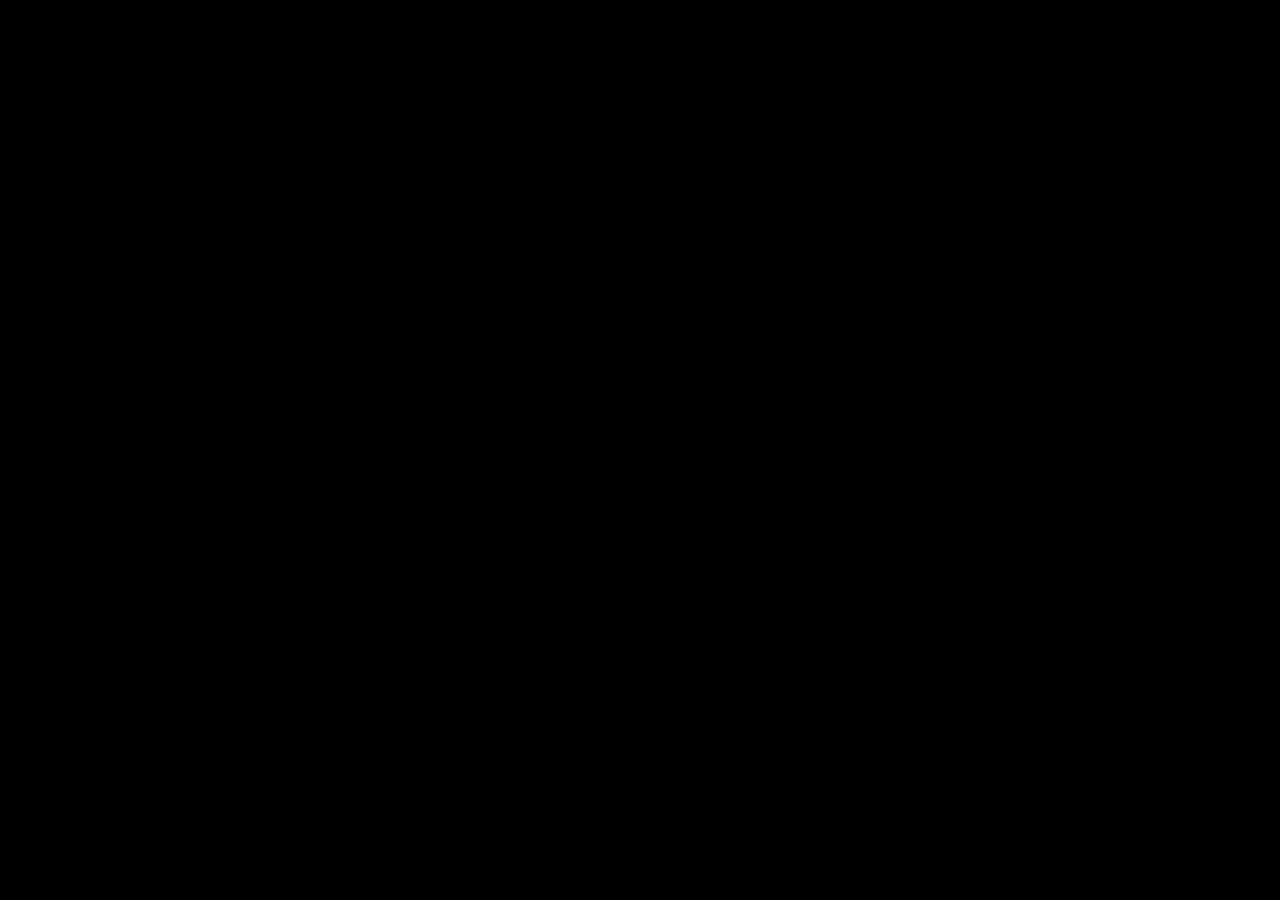
==== exprience.html @ f69cf51c "Added social media links" ====
<!DOCTYPE html>
<html lang="en">
    
<head>
    <meta charset="UTF-8">
    <meta name="viewport" content="width=device-width, initial-scale=1.0">
    <link rel="stylesheet" href="https://cdnjs.cloudflare.com/ajax/libs/font-awesome/6.5.2/css/all.min.css">
    <link rel="stylesheet" href="style.css">
    <title>Portfolio Website</title>
</head>
<body>
 
</body>
</html>
---- style.css ----
@import url('https://fonts.googleapis.com/css2?family=Poppins:wght@100;200;300;400;500;600&display=swap');

*{
    margin: 0;
    padding: 0;
    box-sizing: border-box;
    text-decoration: none;
    border: none;
    outline: none;
    font-family: 'Poppins', sans-serif;
}

html{
    font-size: 62.5%;
}

body{
    width: 100%;
    height: 100vh;
    overflow-x: hidden;
    background-color: black;
    color: white;
}

header{
    margin-top: 20px;
    position: fixed;
    top: 0;
    left: 0;
    width: 100%;
    padding: 1rem 9%;
    background-color: transparent;
    filter: drop-shadow(10px);
    display: flex;
    justify-content: space-between;
    align-items: center;
    z-index: 100;
}

.logo{
    font-size: 3rem;
    color: #b74b4b;
    font-weight: 800;
    cursor: pointer;
    transition: 0.5s ease;
}

.logo:hover{
    transform: scale(1.1);
}

nav a{
    font-size: 1.8rem;
    color: white;
    margin-left: 4rem;
    font-weight: 500;
    transition: 0.3s ease;
    border-bottom: 3px solid transparent;
}

nav a:hover,
nav a.active{
    color: #b74b4b;
    border-bottom: 3px solid #b74b4b;
}

@media(max-width:995px){
    nav{
        position: absolute;
        display: none;
        top: 0;
        right: 0;
        width: 40%;
        border-left: 3px solid #b74b4b;
        border-bottom: 3px solid #b74b4b;
        border-bottom-left-radius: 2rem;
        padding: 1rem solid;
        background-color: #161616;
        border-top: 0.1rem solid rgba(0,0,0,0.1);
    }

    nav.active{
        display: block;
    }

    nav a{
        display: block;
        font-size: 2rem;
        margin: 3rem 0;
    }

    nav a:hover,
    nav a.active{
        padding: 1rem;
        border-radius: 0.5rem;
        border-bottom: 0.5rem solid #b74b4b;
    }
}

section{
    min-height: 100vh;
    padding: 5rem 9% 5rem;
}

.home{
    display: flex;
    justify-content: center;
    align-items: center;
    gap: 8rem;
    background-color: black;
}

.home .home-content h1{
    font-size: 6rem;
    font-weight: 700;
    line-height: 1.3;
}

span{
    color: #b74b4b;
}

.home-content h3{
    font-size: 4rem;
    margin-bottom: 1rem;
    font-weight: 700;
}

.home-content p{
    font-size: 1.6rem;
}

.home-img{
    border-radius: 50%;
}

.home-img img{
    position: relative;
    width: 32vw;
    border-radius: 50%;
    box-shadow: 0 0 25px solid #b74b4b;
    cursor: pointer;
    transition: 0.2s linear;
}

.home-img img:hover{
    font-size: 1.8rem;
    font-weight: 500;
}

.social-icons a{
    display: inline-flex;
    justify-content: center;
    align-items: center;
    width: 4rem;
    height: 4rem;
    background-color: transparent;
    border: 0.2rem solid #b74b4b;
    font-size: 2rem;
    border-radius: 50%;
    margin: 3rem 1.5rem 3rem 0;
    transition: 0.3s ease;
    color: #b74b4b;
}

.social-icons a:hover{
    color: black;
    transform: scale(1.3) translateY(-5px);
    background-color: #b74b4b;
    box-shadow: 0  0 25px #b74b4b;
}

.btn{
    display: inline-block;
    padding: 1rem 2.8rem;
    background-color: black;
    border-radius: 4rem;
    font-size: 1.6rem;
    color: #b74b4b;
    letter-spacing: 0.3rem;
    font-weight: 600;
    border: 2px solid #b74b4b;
    transition: 0.3s ease;
    cursor: pointer;
}

.btn:hover{
    transform: scale3d(1.03);
    background-color: #b74b4b;
    color: black;
    box-shadow: 0 0 25px #b74b4b;
}

.typing-text{
    font-size: 34px;
    font-weight: 600;
    min-width: 280px;
}

.typing-text span{
    position: relative;
}

.typing-text span::before{
    content: "software Developer";
    color: #b74b4b;
    animation: words 20s infinite;
}

.typing-text span::after{
    content: "";
    background-color: black;
    position: absolute;
    width: calc(100% + 8px);
    height: 100%;
    border-left: 3px solid black;
    right: -8;
    animation: cursor 0.6s infinite;
}

@keyframes cursor{
    to{
        border-left: 3px solid #b74b4b;
    }
}

@keyframes words{
    0%, 20%{
        content: "Web Developer";
    }
    21%, 40%{
        content: "Developer";
    }
    41%, 60%{
        content: "Web Designer";
    }
    61%, 80%{
        content: "Youtuber";
    }
    81%, 100%{
        content: "Script Writer";
    }
}

@media (max-width: 1000px){
    .home{
        gap: 4rem;
    }
}

@media(max-width:995px){
    .home{
        flex-direction: column;
        margin: 5rem 4rem;
    }

    .home .home-content h3{
        font-size: 2.5rem;
    }

    .home-content h1{
        font-size: 5rem;
    }

    .home-img img{
        width: 70vw;
        margin-top: 4rem;
    }
}
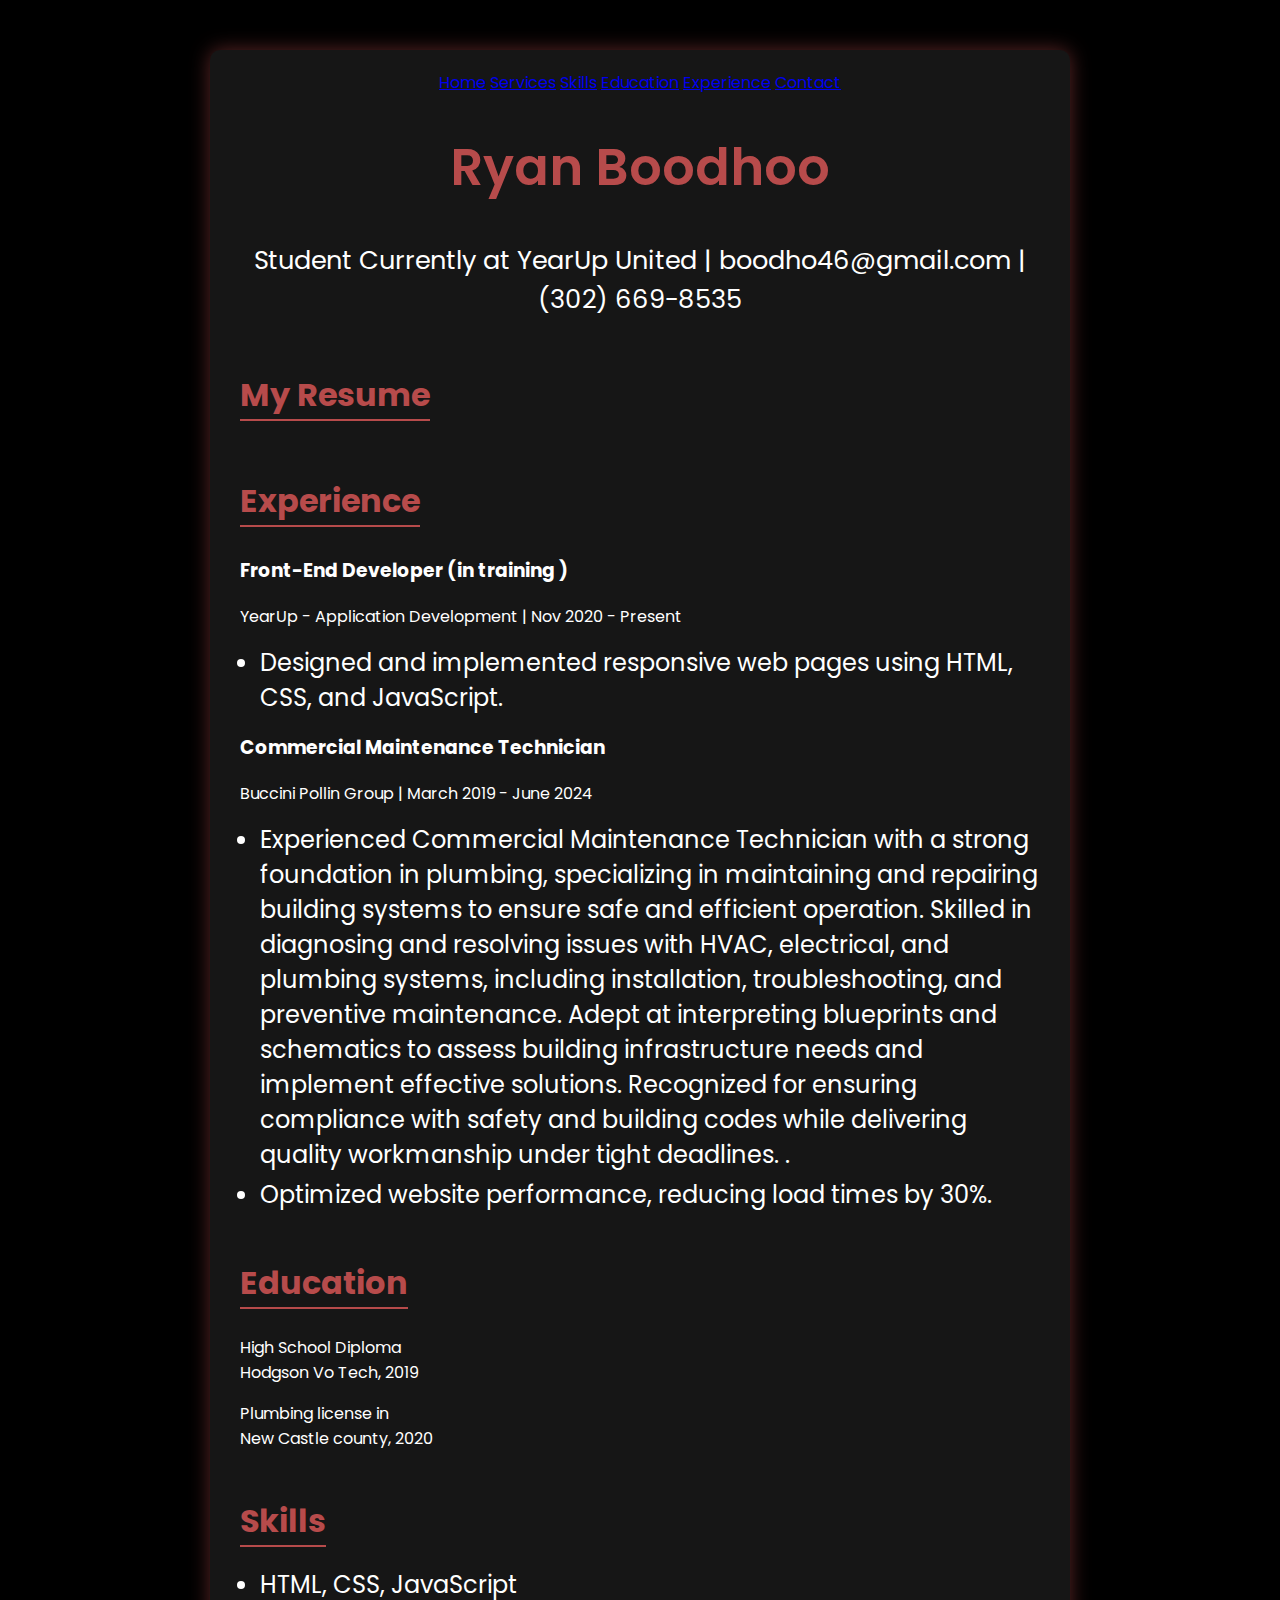
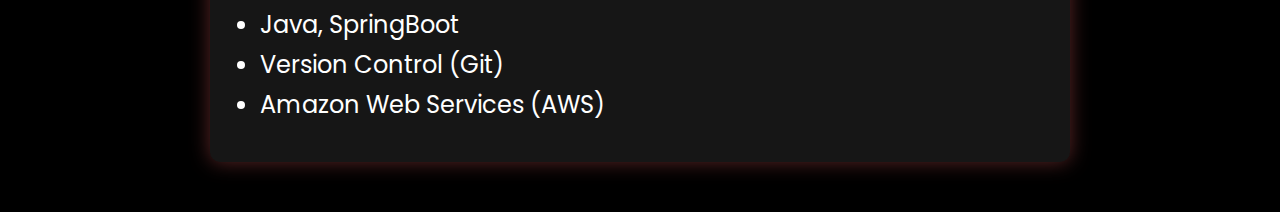
==== commit 9713b791: "added the experience tab with resume" ====
--- a/exprience.html
+++ b/exprience.html
@@ -5,10 +5,59 @@
     <meta charset="UTF-8">
     <meta name="viewport" content="width=device-width, initial-scale=1.0">
     <link rel="stylesheet" href="https://cdnjs.cloudflare.com/ajax/libs/font-awesome/6.5.2/css/all.min.css">
-    <link rel="stylesheet" href="style.css">
+    <link rel="stylesheet" href="experience.css">
     <title>Portfolio Website</title>
 </head>
 <body>
- 
+    <div class="resume">
+        <header>
+            <nav>
+                <a href="index.html" class="active"> Home</a>
+                <a href="#" >Services</a>
+                <a href="#" >Skills</a>
+                <a href="#" >Education</a>
+                <a href="exprience.html" >Experience</a>
+                <a href="#" >Contact</a>
+            </nav>
+            <h1>Ryan Boodhoo</h1>
+            <p> Student Currently at YearUp United | boodho46@gmail.com | (302) 669-8535 </p>
+        </header>
+         <section>
+            <h2>My Resume</h2>
+            <p> </p>
+        </section>
+        <section>
+            <h2>Experience</h2>
+            <div class="Most recent job">
+                <h3>Front-End Developer (in training )</h3>
+                <p> YearUp - Application Development | Nov 2020 - Present</p>
+                <ul>
+                    <li>Designed and implemented responsive web pages using HTML, CSS, and JavaScript.</li>
+                </ul>
+            </div>
+            <div class="Last job">
+                <h3>Commercial Maintenance Technician</h3>
+                <p>Buccini Pollin Group  | March 2019 - June 2024</p>
+                <ul>
+                    <li>Experienced Commercial Maintenance Technician with a strong foundation in plumbing, specializing in maintaining and repairing building systems to ensure safe and efficient operation. Skilled in diagnosing and resolving issues with HVAC, electrical, and plumbing systems, including installation, troubleshooting, and preventive maintenance. Adept at interpreting blueprints and schematics to assess building infrastructure needs and implement effective solutions. Recognized for ensuring compliance with safety and building codes while delivering quality workmanship under tight deadlines.  .</li>
+                    <li>Optimized website performance, reducing load times by 30%.</li>
+                </ul>
+            </div>
+        </section>
+        <section>
+            <h2>Education</h2>
+            <p> High School Diploma<br>Hodgson Vo Tech, 2019</p>
+            <p> Plumbing license in <br> New Castle county, 2020</p>
+        </section>
+        <section>
+            <h2>Skills</h2>
+            <ul>
+                <li>HTML, CSS, JavaScript</li>
+                <li>Java, SpringBoot</li>
+                <li>Version Control (Git)</li>
+                <li> Amazon Web Services (AWS)</li>
+            </ul>
+        </section>
+    </div>
 </body>
 </html>--- a/experience.css
+++ b/experience.css
@@ -0,0 +1,70 @@
+@import url('https://fonts.googleapis.com/css2?family=Poppins:wght@100;200;300;400;500;600&display=swap');
+
+body {
+    font-family: 'Poppins', sans-serif;
+    margin: 0;
+    padding: 0;
+    background-color: black;
+    color: white;
+}
+
+.resume {
+    max-width: 800px;
+    margin: 50px auto;
+    background-color: #161616;
+    padding: 20px 30px;
+    border-radius: 10px;
+    box-shadow: 0 0 20px rgba(183, 75, 75, 0.5);
+}
+
+header {
+    text-align: center;
+    margin-bottom: 20px;
+}
+
+header h1 {
+    font-size: 3.2rem;
+    color: #b74b4b;
+    font-weight: 600;
+}
+
+header p {
+    font-size: 1.6rem;
+    color: white;
+    margin-top: 5px;
+}
+
+h2 {
+    color: #b74b4b;
+    font-size: 2rem;
+    margin-bottom: 10px;
+    border-bottom: 2px solid #b74b4b;
+    display: inline-block;
+}
+
+section {
+    margin-bottom: 20px;
+}
+
+.experience-item h3 {
+    font-size: 1.8rem;
+    color: white;
+    font-weight: 500;
+}
+
+.experience-item p {
+    font-size: 1.6rem;
+    color: #ccc;
+    margin-top: 5px;
+}
+
+ul {
+    margin-top: 10px;
+    padding-left: 20px;
+}
+
+ul li {
+    font-size: 1.5rem;
+    color: white;
+    margin-bottom: 5px;
+}
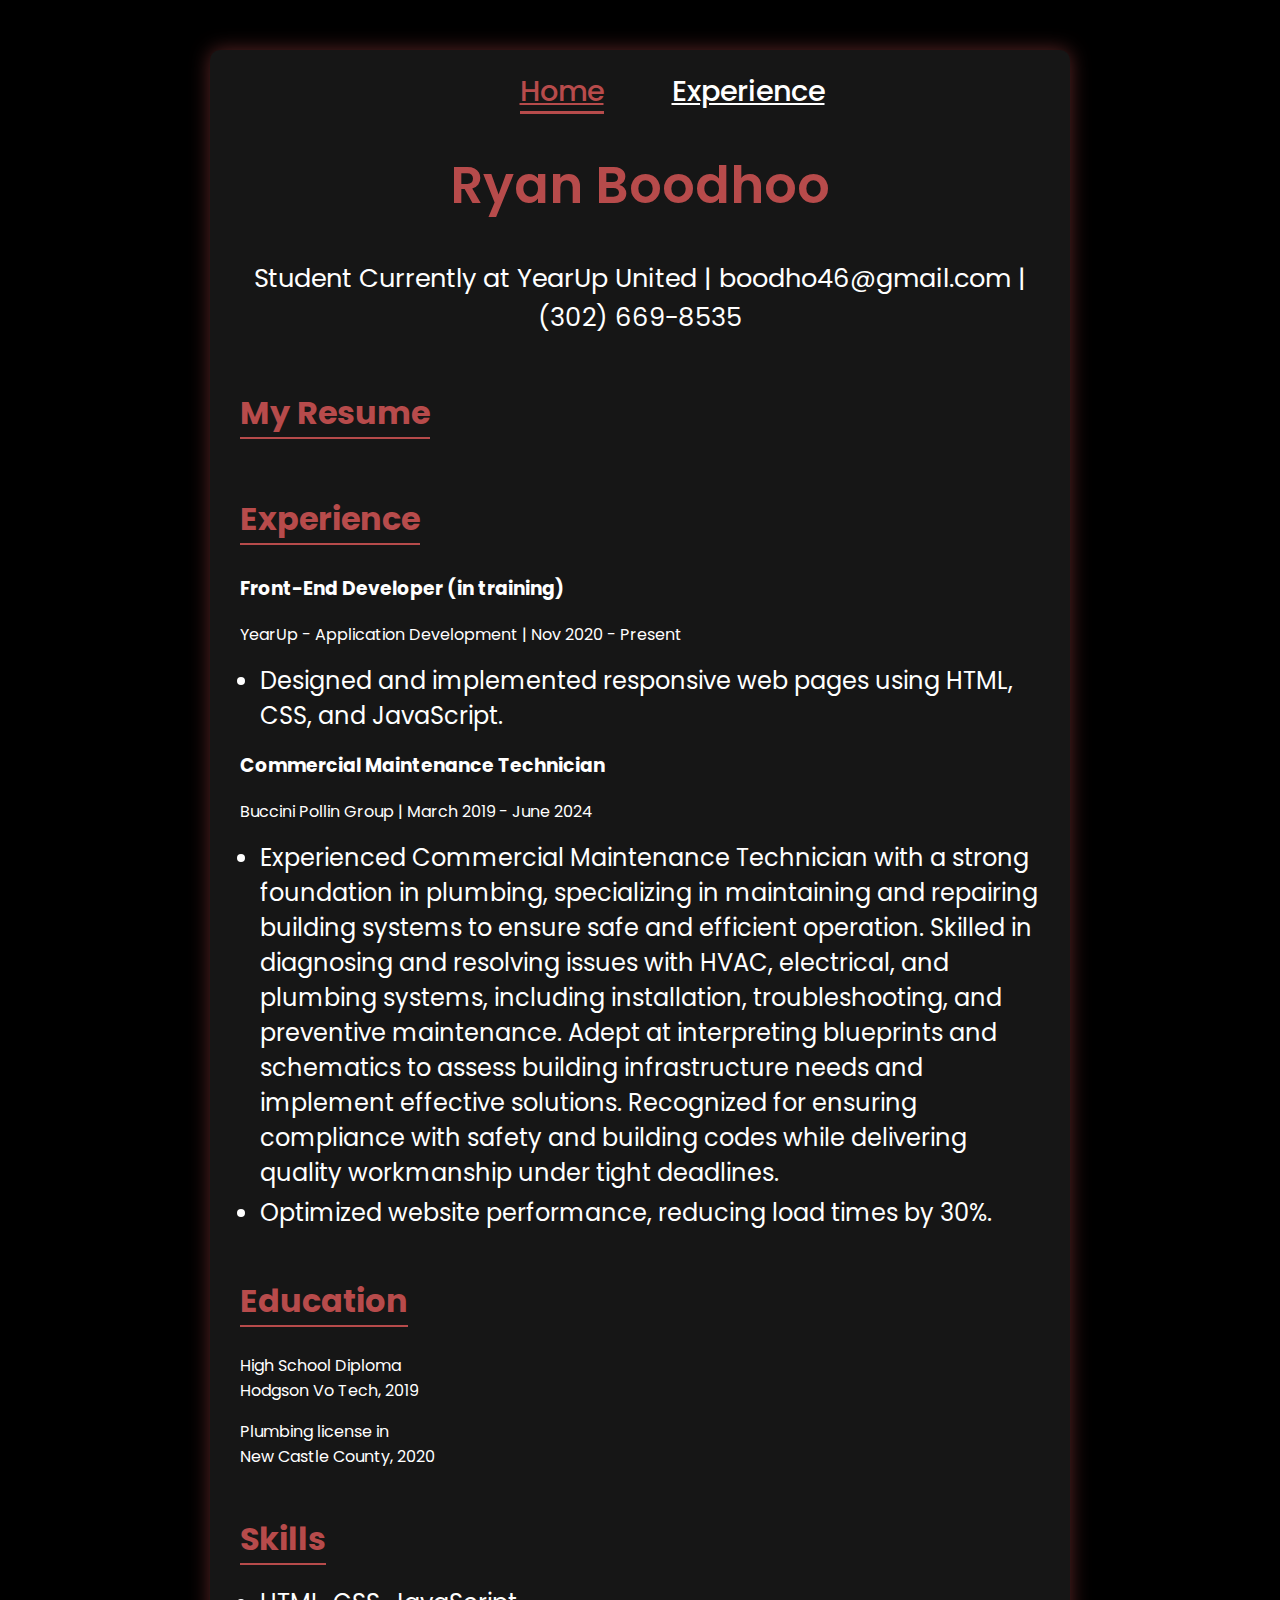
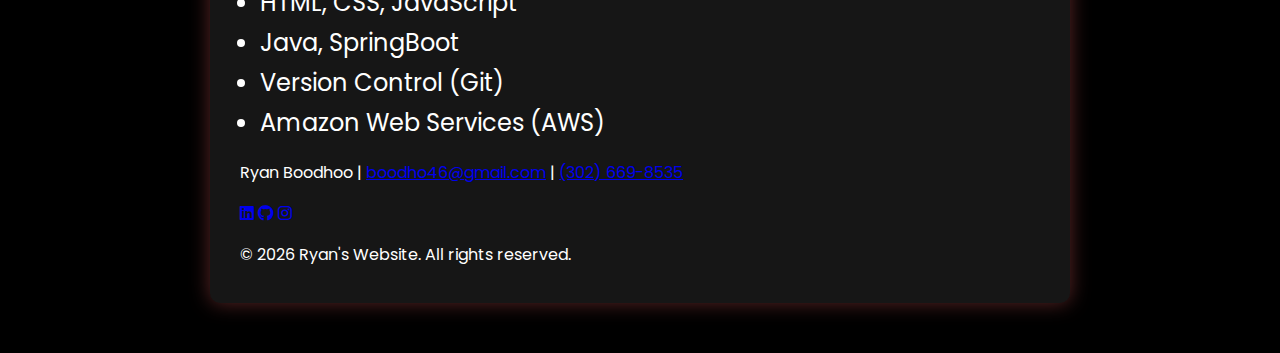
==== commit 52337845: "Finished" ====
--- a/exprience.html
+++ b/exprience.html
@@ -1,6 +1,5 @@
 <!DOCTYPE html>
 <html lang="en">
-    
 <head>
     <meta charset="UTF-8">
     <meta name="viewport" content="width=device-width, initial-scale=1.0">
@@ -12,42 +11,37 @@
     <div class="resume">
         <header>
             <nav>
-                <a href="index.html" class="active"> Home</a>
-                <a href="#" >Services</a>
-                <a href="#" >Skills</a>
-                <a href="#" >Education</a>
-                <a href="exprience.html" >Experience</a>
-                <a href="#" >Contact</a>
+                <a href="index.html" class="active">Home</a>
+                 <a href="exprience.html">Experience</a>
             </nav>
             <h1>Ryan Boodhoo</h1>
-            <p> Student Currently at YearUp United | boodho46@gmail.com | (302) 669-8535 </p>
+            <p>Student Currently at YearUp United | boodho46@gmail.com | (302) 669-8535</p>
         </header>
-         <section>
+        <section>
             <h2>My Resume</h2>
-            <p> </p>
         </section>
         <section>
             <h2>Experience</h2>
-            <div class="Most recent job">
-                <h3>Front-End Developer (in training )</h3>
-                <p> YearUp - Application Development | Nov 2020 - Present</p>
+            <div class="most-recent-job">
+                <h3>Front-End Developer (in training)</h3>
+                <p>YearUp - Application Development | Nov 2020 - Present</p>
                 <ul>
                     <li>Designed and implemented responsive web pages using HTML, CSS, and JavaScript.</li>
                 </ul>
             </div>
-            <div class="Last job">
+            <div class="last-job">
                 <h3>Commercial Maintenance Technician</h3>
-                <p>Buccini Pollin Group  | March 2019 - June 2024</p>
+                <p>Buccini Pollin Group | March 2019 - June 2024</p>
                 <ul>
-                    <li>Experienced Commercial Maintenance Technician with a strong foundation in plumbing, specializing in maintaining and repairing building systems to ensure safe and efficient operation. Skilled in diagnosing and resolving issues with HVAC, electrical, and plumbing systems, including installation, troubleshooting, and preventive maintenance. Adept at interpreting blueprints and schematics to assess building infrastructure needs and implement effective solutions. Recognized for ensuring compliance with safety and building codes while delivering quality workmanship under tight deadlines.  .</li>
+                    <li>Experienced Commercial Maintenance Technician with a strong foundation in plumbing, specializing in maintaining and repairing building systems to ensure safe and efficient operation. Skilled in diagnosing and resolving issues with HVAC, electrical, and plumbing systems, including installation, troubleshooting, and preventive maintenance. Adept at interpreting blueprints and schematics to assess building infrastructure needs and implement effective solutions. Recognized for ensuring compliance with safety and building codes while delivering quality workmanship under tight deadlines.</li>
                     <li>Optimized website performance, reducing load times by 30%.</li>
                 </ul>
             </div>
         </section>
         <section>
             <h2>Education</h2>
-            <p> High School Diploma<br>Hodgson Vo Tech, 2019</p>
-            <p> Plumbing license in <br> New Castle county, 2020</p>
+            <p>High School Diploma<br>Hodgson Vo Tech, 2019</p>
+            <p>Plumbing license in<br>New Castle County, 2020</p>
         </section>
         <section>
             <h2>Skills</h2>
@@ -55,9 +49,27 @@
                 <li>HTML, CSS, JavaScript</li>
                 <li>Java, SpringBoot</li>
                 <li>Version Control (Git)</li>
-                <li> Amazon Web Services (AWS)</li>
+                <li>Amazon Web Services (AWS)</li>
             </ul>
         </section>
+        <footer>
+            <div class="footer-content">
+                <p>Ryan Boodhoo | <a href="mailto:boodho46@gmail.com">boodho46@gmail.com</a> | <a href="tel:+13026698535">(302) 669-8535</a></p>
+                <div class="social-icons">
+                    <a href="https://www.linkedin.com/in/ryan-boodhoo-580baa2a7/" target="_blank"><i class="fa-brands fa-linkedin"></i></a>
+                    <a href="https://github.com/ryanboodhoo" target="_blank"><i class="fa-brands fa-github"></i></a>
+                    <a href="https://www.instagram.com/ryanboodhoo8/" target="_blank"><i class="fa-brands fa-instagram"></i></a>
+                </div>
+            </div>
+        </footer>
+
+        <footer>
+            <p>&copy; <span id="currentYear"></span> Ryan's Website. All rights reserved.</p>
+            <script>
+                document.getElementById("currentYear").textContent = new Date().getFullYear();
+             </script>
+        </footer>
+        
     </div>
 </body>
-</html>+</html>
--- a/experience.css
+++ b/experience.css
@@ -68,3 +68,51 @@
     color: white;
     margin-bottom: 5px;
 }
+
+nav a{
+    font-size: 1.8rem;
+    color: white;
+    margin-left: 4rem;
+    font-weight: 500;
+    transition: 0.3s ease;
+    border-bottom: 3px solid transparent;
+}
+
+nav a:hover,
+nav a.active{
+    color: #b74b4b;
+    border-bottom: 3px solid #b74b4b;
+}
+
+@media(max-width:995px){
+    nav{
+        position: absolute;
+        display: none;
+        top: 0;
+        right: 0;
+        width: 40%;
+        border-left: 3px solid #b74b4b;
+        border-bottom: 3px solid #b74b4b;
+        border-bottom-left-radius: 2rem;
+        padding: 1rem solid;
+        background-color: #161616;
+        border-top: 0.1rem solid rgba(0,0,0,0.1);
+    }
+
+    nav.active{
+        display: block;
+    }
+
+    nav a{
+        display: block;
+        font-size: 2rem;
+        margin: 3rem 0;
+    }
+
+    nav a:hover,
+    nav a.active{
+        padding: 1rem;
+        border-radius: 0.5rem;
+        border-bottom: 0.5rem solid #b74b4b;
+    }
+}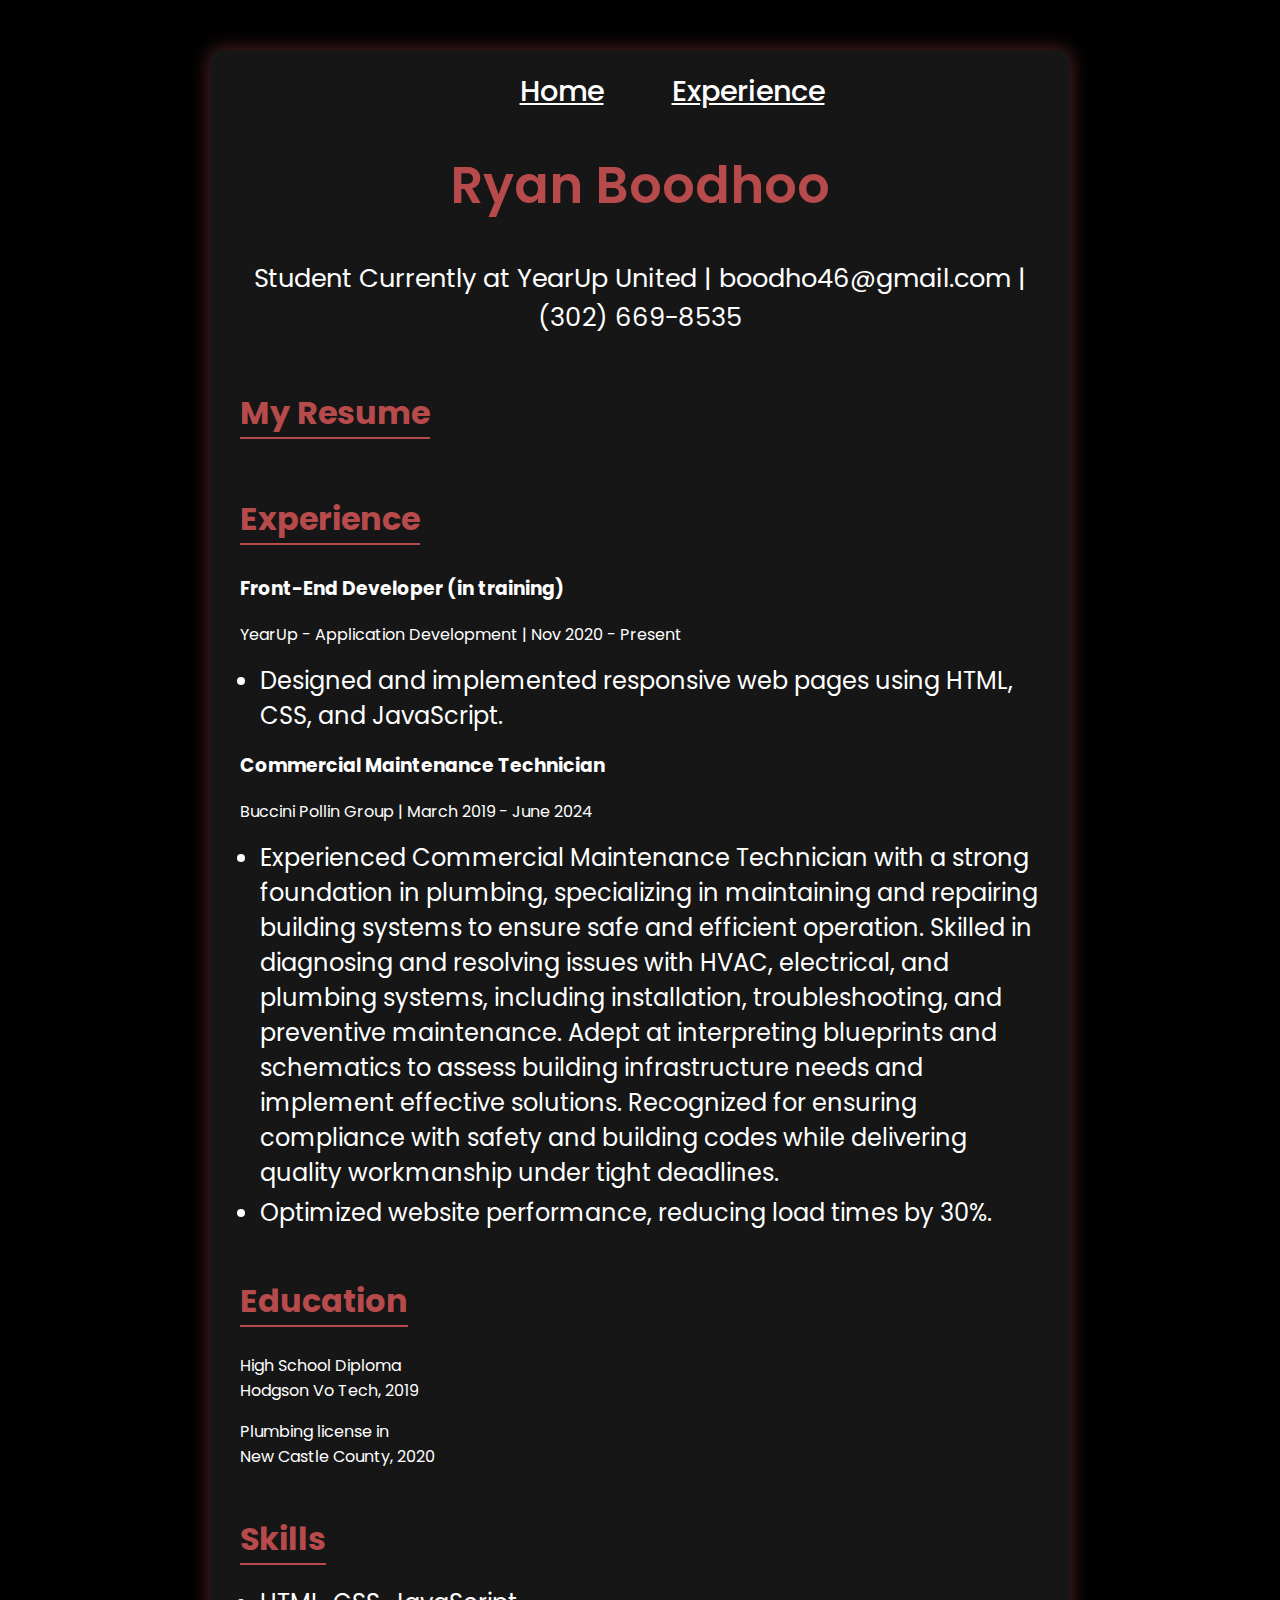
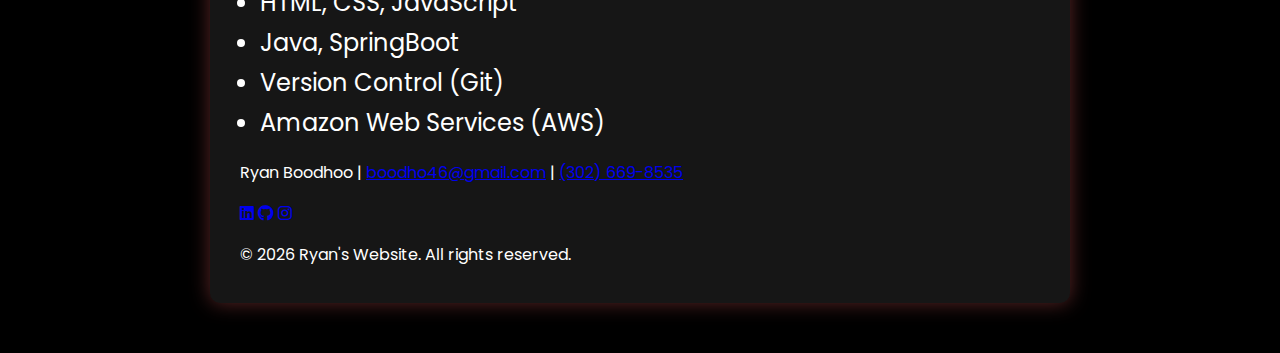
==== commit e356316e: "Fixed Home button on the exprience tab" ====
--- a/exprience.html
+++ b/exprience.html
@@ -11,8 +11,8 @@
     <div class="resume">
         <header>
             <nav>
-                <a href="index.html" class="active">Home</a>
-                 <a href="exprience.html">Experience</a>
+                <a href="index.html">Home</a>
+                <a href="exprience.html">Experience</a>
             </nav>
             <h1>Ryan Boodhoo</h1>
             <p>Student Currently at YearUp United | boodho46@gmail.com | (302) 669-8535</p>
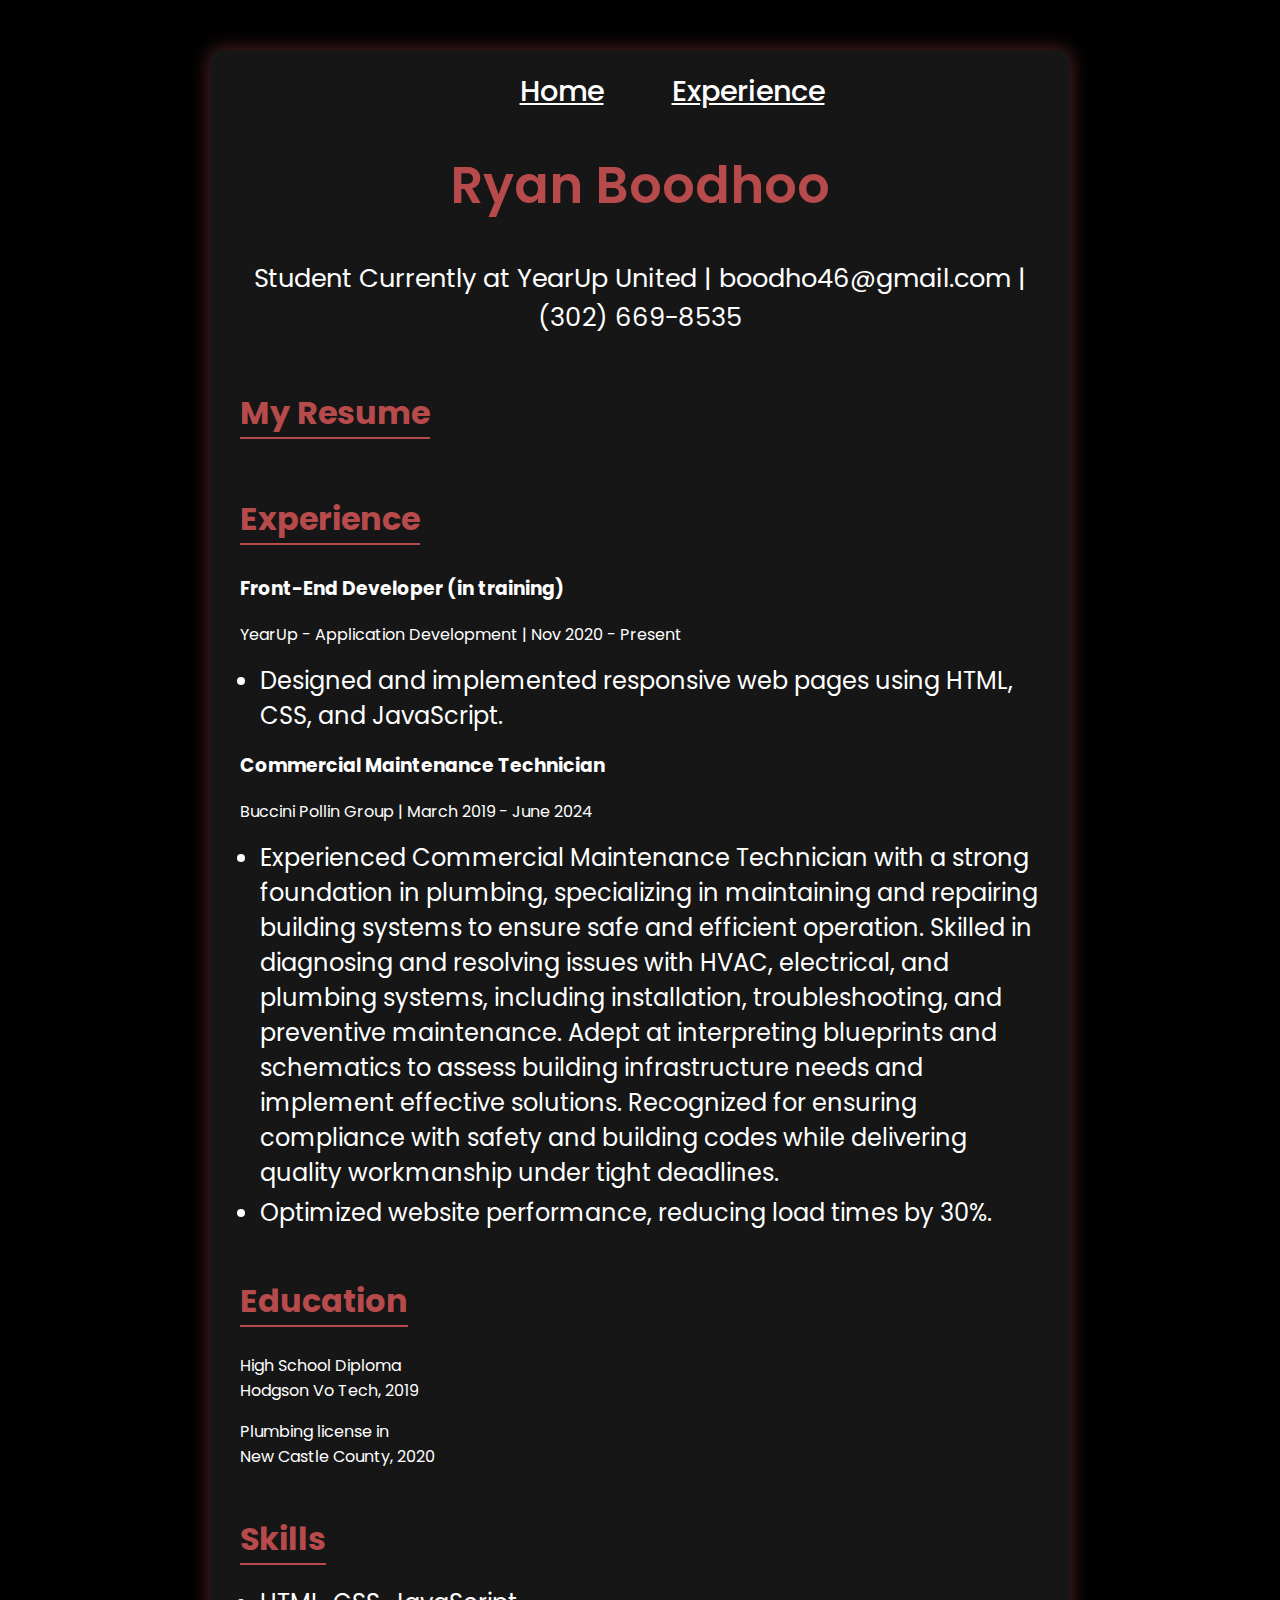
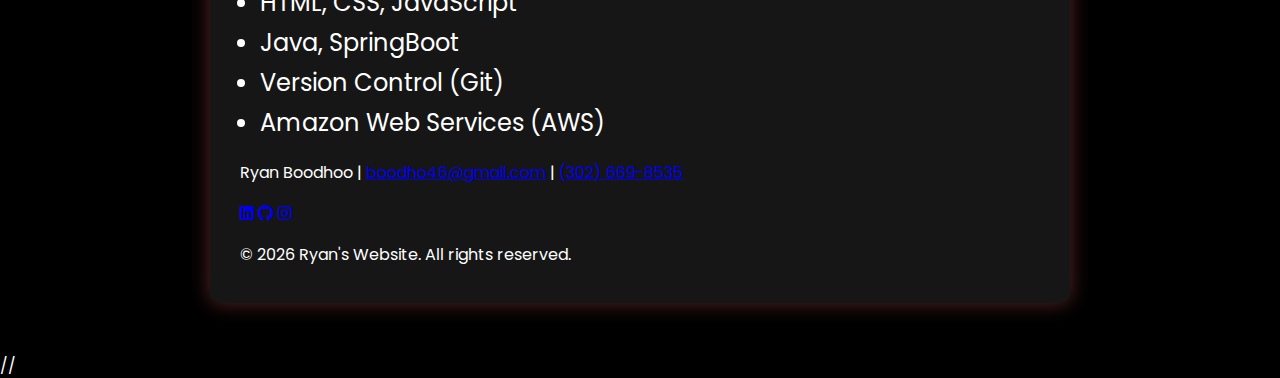
==== commit d65cdc10: "Done" ====
--- a/exprience.html
+++ b/exprience.html
@@ -7,7 +7,7 @@
     <link rel="stylesheet" href="experience.css">
     <title>Portfolio Website</title>
 </head>
-<body>
+<body> 
     <div class="resume">
         <header>
             <nav>
@@ -73,3 +73,4 @@
     </div>
 </body>
 </html>
+//